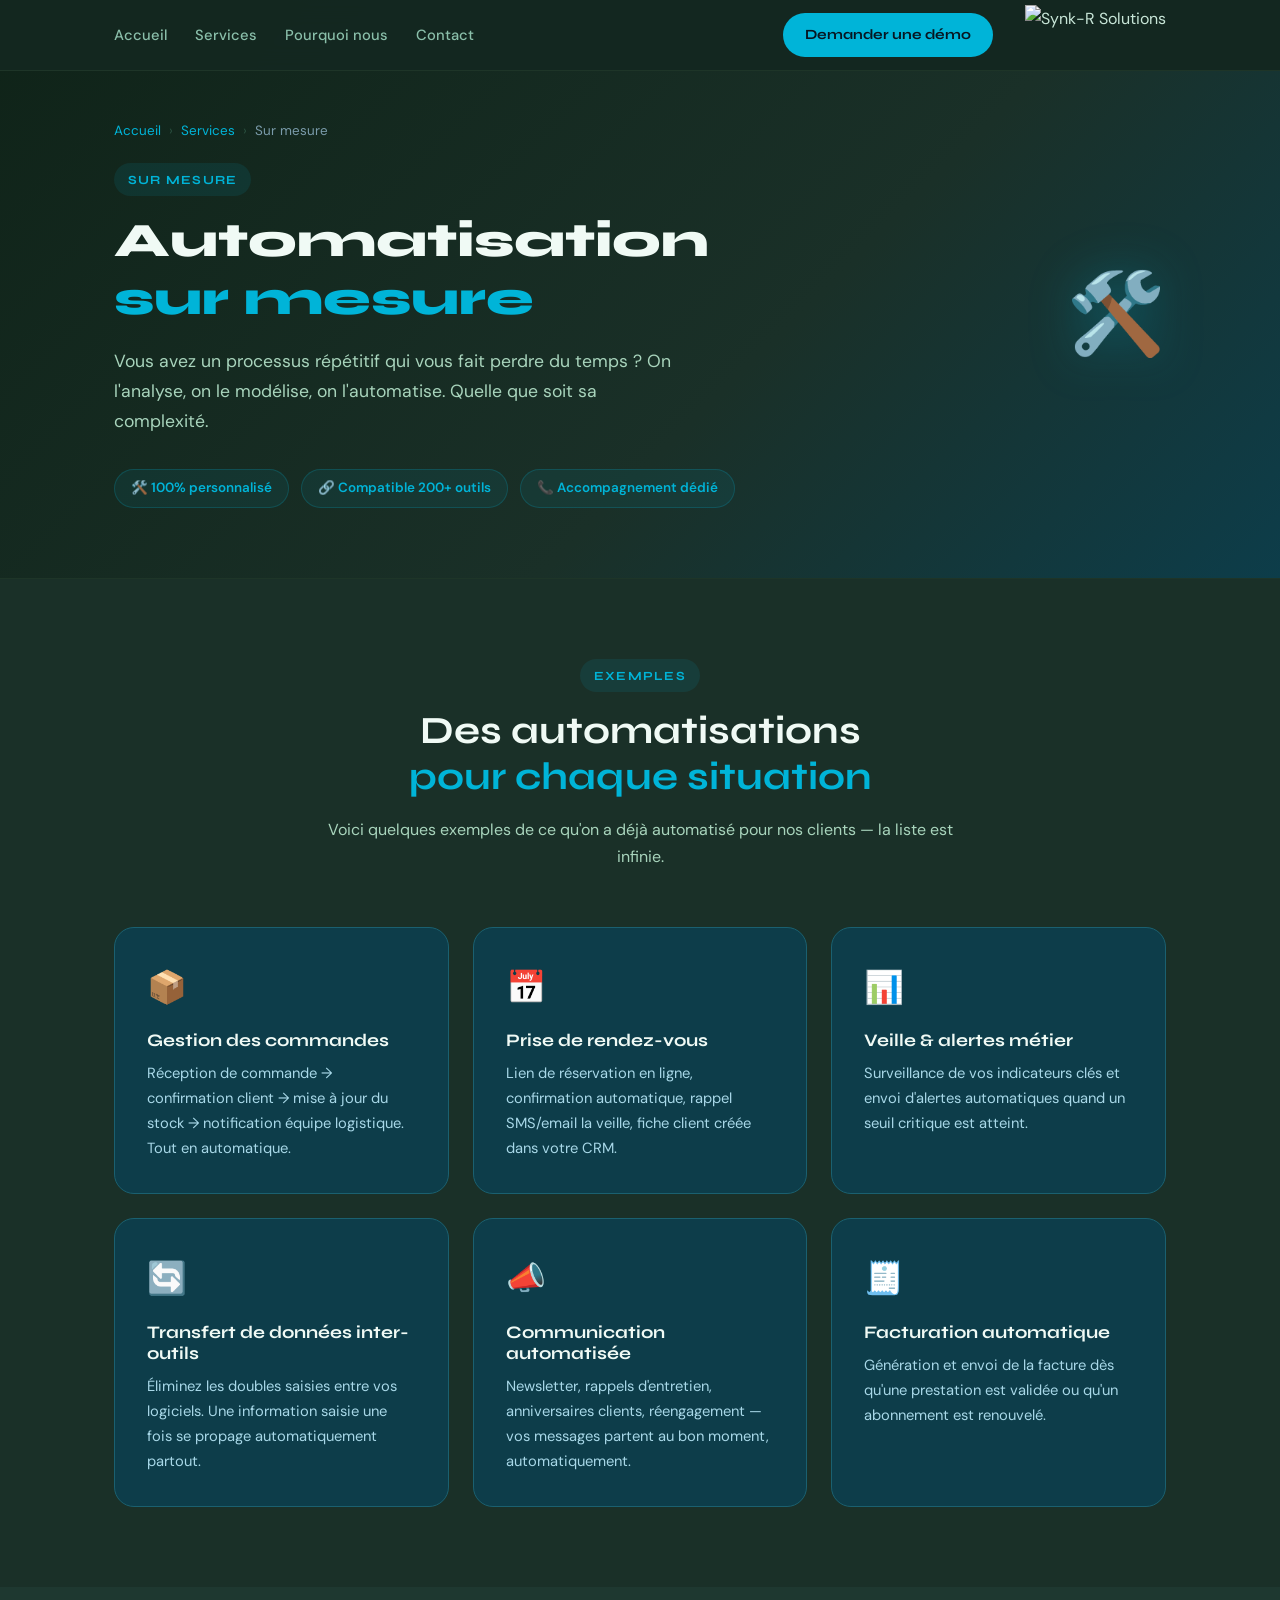
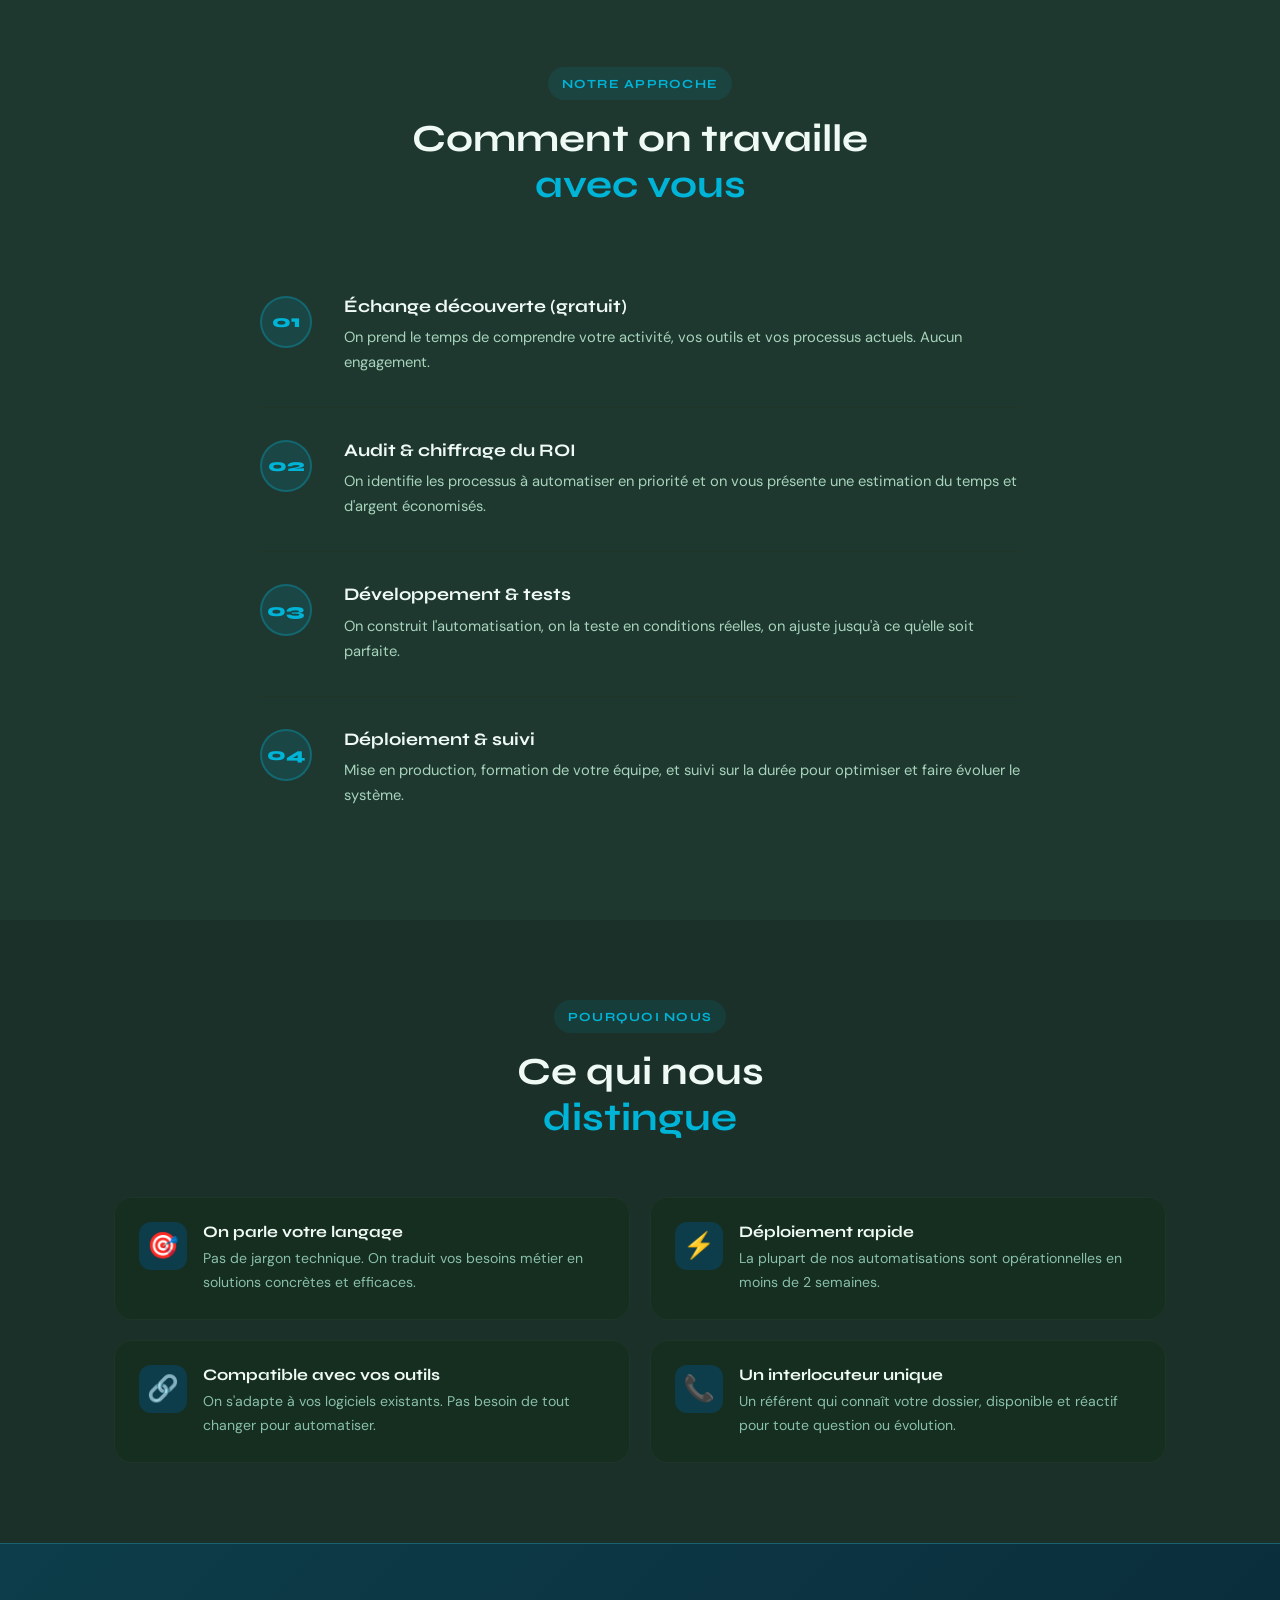
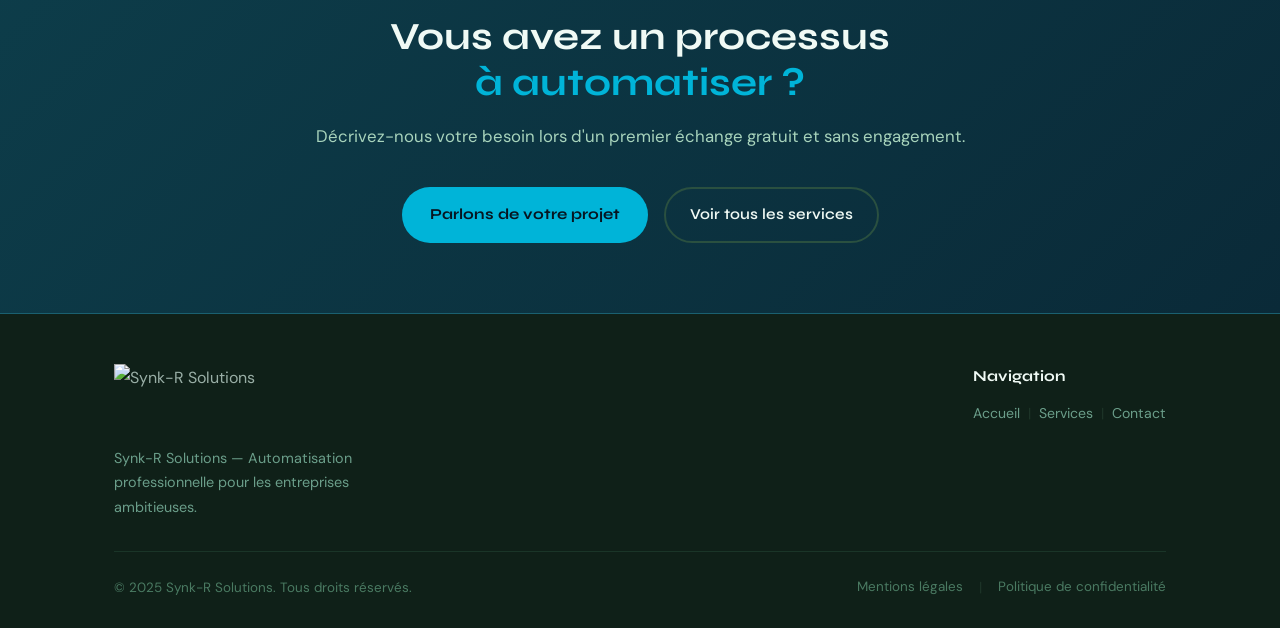
==== service-sur-mesure.html @ 5730d5bd "Nouvelles Pages" ====
<!DOCTYPE html>
<html lang="fr">
<head>
  <meta charset="UTF-8" />
  <meta name="viewport" content="width=device-width, initial-scale=1.0" />
  <title>Automatisation sur mesure — Synk-R Solutions</title>
  <link rel="preconnect" href="https://fonts.googleapis.com" />
  <link href="https://fonts.googleapis.com/css2?family=Syne:wght@400;600;700;800&family=DM+Sans:opsz,wght@9..40,300;9..40,400;9..40,500&display=swap" rel="stylesheet" />
  <link rel="stylesheet" href="service-page.css" />
</head>
<body>

  <nav id="navbar">
    <div class="nav-inner">
      <ul class="nav-links">
        <li><a href="index.html#accueil">Accueil</a></li>
        <li><a href="index.html#services">Services</a></li>
        <li><a href="index.html#pourquoi">Pourquoi nous</a></li>
        <li><a href="index.html#contact">Contact</a></li>
      </ul>
      <a href="index.html#contact" class="btn-nav">Demander une démo</a>
      <a href="index.html" class="logo logo-nav"><img src="logo_v2.png" alt="Synk-R Solutions" /></a>
    </div>
  </nav>

  <section class="service-hero">
    <div class="container">
      <div class="service-hero-inner">
        <div>
          <div class="breadcrumb">
            <a href="index.html">Accueil</a><span>›</span>
            <a href="index.html#services">Services</a><span>›</span>
            Sur mesure
          </div>
          <div class="section-tag">Sur mesure</div>
          <h1>Automatisation<br /><em>sur mesure</em></h1>
          <p>Vous avez un processus répétitif qui vous fait perdre du temps ? On l'analyse, on le modélise, on l'automatise. Quelle que soit sa complexité.</p>
          <div class="hero-badges">
            <span class="hero-badge-item">🛠️ 100% personnalisé</span>
            <span class="hero-badge-item">🔗 Compatible 200+ outils</span>
            <span class="hero-badge-item">📞 Accompagnement dédié</span>
          </div>
        </div>
        <div class="service-hero-icon">🛠️</div>
      </div>
    </div>
  </section>

  <section>
    <div class="container">
      <div class="section-header">
        <div class="section-tag">Exemples</div>
        <h2>Des automatisations<br /><em>pour chaque situation</em></h2>
        <p>Voici quelques exemples de ce qu'on a déjà automatisé pour nos clients — la liste est infinie.</p>
      </div>
      <div class="features-grid">
        <div class="feature-card">
          <div class="feature-icon">📦</div>
          <h3>Gestion des commandes</h3>
          <p>Réception de commande → confirmation client → mise à jour du stock → notification équipe logistique. Tout en automatique.</p>
        </div>
        <div class="feature-card">
          <div class="feature-icon">📅</div>
          <h3>Prise de rendez-vous</h3>
          <p>Lien de réservation en ligne, confirmation automatique, rappel SMS/email la veille, fiche client créée dans votre CRM.</p>
        </div>
        <div class="feature-card">
          <div class="feature-icon">📊</div>
          <h3>Veille & alertes métier</h3>
          <p>Surveillance de vos indicateurs clés et envoi d'alertes automatiques quand un seuil critique est atteint.</p>
        </div>
        <div class="feature-card">
          <div class="feature-icon">🔄</div>
          <h3>Transfert de données inter-outils</h3>
          <p>Éliminez les doubles saisies entre vos logiciels. Une information saisie une fois se propage automatiquement partout.</p>
        </div>
        <div class="feature-card">
          <div class="feature-icon">📣</div>
          <h3>Communication automatisée</h3>
          <p>Newsletter, rappels d'entretien, anniversaires clients, réengagement — vos messages partent au bon moment, automatiquement.</p>
        </div>
        <div class="feature-card">
          <div class="feature-icon">🧾</div>
          <h3>Facturation automatique</h3>
          <p>Génération et envoi de la facture dès qu'une prestation est validée ou qu'un abonnement est renouvelé.</p>
        </div>
      </div>
    </div>
  </section>

  <section class="section-alt">
    <div class="container">
      <div class="section-header">
        <div class="section-tag">Notre approche</div>
        <h2>Comment on travaille<br /><em>avec vous</em></h2>
      </div>
      <div class="steps-list">
        <div class="step-item">
          <div class="step-num-circle">01</div>
          <div class="step-content">
            <h3>Échange découverte (gratuit)</h3>
            <p>On prend le temps de comprendre votre activité, vos outils et vos processus actuels. Aucun engagement.</p>
          </div>
        </div>
        <div class="step-item">
          <div class="step-num-circle">02</div>
          <div class="step-content">
            <h3>Audit & chiffrage du ROI</h3>
            <p>On identifie les processus à automatiser en priorité et on vous présente une estimation du temps et d'argent économisés.</p>
          </div>
        </div>
        <div class="step-item">
          <div class="step-num-circle">03</div>
          <div class="step-content">
            <h3>Développement & tests</h3>
            <p>On construit l'automatisation, on la teste en conditions réelles, on ajuste jusqu'à ce qu'elle soit parfaite.</p>
          </div>
        </div>
        <div class="step-item">
          <div class="step-num-circle">04</div>
          <div class="step-content">
            <h3>Déploiement & suivi</h3>
            <p>Mise en production, formation de votre équipe, et suivi sur la durée pour optimiser et faire évoluer le système.</p>
          </div>
        </div>
      </div>
    </div>
  </section>

  <section>
    <div class="container">
      <div class="section-header">
        <div class="section-tag">Pourquoi nous</div>
        <h2>Ce qui nous<br /><em>distingue</em></h2>
      </div>
      <div class="benefits-grid">
        <div class="benefit-item">
          <div class="benefit-icon">🎯</div>
          <div>
            <h4>On parle votre langage</h4>
            <p>Pas de jargon technique. On traduit vos besoins métier en solutions concrètes et efficaces.</p>
          </div>
        </div>
        <div class="benefit-item">
          <div class="benefit-icon">⚡</div>
          <div>
            <h4>Déploiement rapide</h4>
            <p>La plupart de nos automatisations sont opérationnelles en moins de 2 semaines.</p>
          </div>
        </div>
        <div class="benefit-item">
          <div class="benefit-icon">🔗</div>
          <div>
            <h4>Compatible avec vos outils</h4>
            <p>On s'adapte à vos logiciels existants. Pas besoin de tout changer pour automatiser.</p>
          </div>
        </div>
        <div class="benefit-item">
          <div class="benefit-icon">📞</div>
          <div>
            <h4>Un interlocuteur unique</h4>
            <p>Un référent qui connaît votre dossier, disponible et réactif pour toute question ou évolution.</p>
          </div>
        </div>
      </div>
    </div>
  </section>

  <section class="cta-band">
    <div class="container">
      <h2>Vous avez un processus<br /><em>à automatiser ?</em></h2>
      <p>Décrivez-nous votre besoin lors d'un premier échange gratuit et sans engagement.</p>
      <div class="cta-buttons">
        <a href="index.html#contact" class="btn-primary">Parlons de votre projet</a>
        <a href="index.html#services" class="btn-ghost">Voir tous les services</a>
      </div>
    </div>
  </section>

  <footer class="footer">
    <div class="container">
      <div class="footer-inner">
        <div class="footer-brand">
          <a href="index.html" class="logo logo-footer"><img src="logo_v2.png" alt="Synk-R Solutions" /></a>
          <p>Synk-R Solutions — Automatisation professionnelle pour les entreprises ambitieuses.</p>
        </div>
        <div class="footer-links">
          <div class="fl-col">
            <strong>Navigation</strong>
            <div class="fl-links-row">
              <a href="index.html#accueil">Accueil</a><span class="fl-sep">|</span>
              <a href="index.html#services">Services</a><span class="fl-sep">|</span>
              <a href="index.html#contact">Contact</a>
            </div>
          </div>
        </div>
      </div>
      <div class="footer-bottom">
        <span>© 2025 Synk-R Solutions. Tous droits réservés.</span>
        <div class="footer-legal">
          <a href="#">Mentions légales</a><span class="fl-sep">|</span>
          <a href="#">Politique de confidentialité</a>
        </div>
      </div>
    </div>
  </footer>

</body>
</html>
---- service-page.css ----
/* ============================================================
   SYNK-R SOLUTIONS — Pages de service
   ============================================================ */

:root {
  --navy:    #1A3028;
  --navy-2:  #1E3830;
  --slate:   #152E20;
  --accent:  #00B4D8;
  --accent-2:#0090B0;
  --green:   #1A7A4A;
  --light:   #F4F7F6;
  --muted:   #7A9BAA;
  --border:  #1E3528;
  --white:   #F0FAF5;
  --text:    #C8E6D8;
  --text-sm: #8ABFAA;
  --success: #2DD98A;
  --radius:  12px;
  --radius-lg: 20px;
  --shadow:  0 4px 24px rgba(0,0,0,.3);
  --shadow-md: 0 8px 40px rgba(0,0,0,.4);
  --transition: 0.25s ease;
}

*, *::before, *::after { box-sizing: border-box; margin: 0; padding: 0; }
html { scroll-behavior: smooth; }

body {
  font-family: 'DM Sans', sans-serif;
  font-size: 16px;
  line-height: 1.7;
  color: var(--text);
  background: #1A3028;
  -webkit-font-smoothing: antialiased;
}

h1, h2, h3, h4 {
  font-family: 'Syne', sans-serif;
  line-height: 1.2;
  color: var(--white);
}

a { text-decoration: none; color: inherit; }
ul { list-style: none; }

.container {
  max-width: 1100px;
  margin: 0 auto;
  padding: 0 24px;
}

/* ── NAVBAR ── */
#navbar {
  position: fixed;
  top: 0; left: 0; right: 0;
  z-index: 100;
  background: rgba(20,40,32,.97);
  backdrop-filter: blur(12px);
  border-bottom: 1px solid #1E3528;
}
.nav-inner {
  max-width: 1100px;
  margin: 0 auto;
  padding: 0 24px;
  height: 70px;
  display: flex;
  align-items: center;
  gap: 32px;
}
.nav-links {
  display: flex;
  gap: 28px;
  margin-right: auto;
}
.nav-links a {
  font-size: .92rem;
  font-weight: 500;
  color: #8ABFAA;
  transition: color var(--transition);
}
.nav-links a:hover { color: var(--accent); }
.logo-nav img {
  height: 60px;
  width: auto;
  display: block;
}
.btn-nav {
  background: #00B4D8;
  color: #071520;
  font-family: 'Syne', sans-serif;
  font-weight: 700;
  font-size: .88rem;
  padding: 10px 22px;
  border-radius: 50px;
  white-space: nowrap;
  transition: background var(--transition);
}
.btn-nav:hover { background: #00D4FF; }

/* ── HERO SERVICE ── */
.service-hero {
  padding: 120px 0 70px;
  background: linear-gradient(135deg, #0F2318 0%, #1A3028 60%, #0D3D4A 100%);
  border-bottom: 1px solid #1E3528;
}
.service-hero-inner {
  display: grid;
  grid-template-columns: 1fr auto;
  align-items: center;
  gap: 40px;
}
.service-hero-icon {
  font-size: 5rem;
  line-height: 1;
  filter: drop-shadow(0 0 24px rgba(0,180,216,.3));
}
.breadcrumb {
  display: flex;
  align-items: center;
  gap: 8px;
  font-size: .84rem;
  color: var(--muted);
  margin-bottom: 20px;
}
.breadcrumb a { color: var(--accent); transition: color var(--transition); }
.breadcrumb a:hover { color: #00D4FF; }
.breadcrumb span { color: #2A5040; }
.section-tag {
  display: inline-block;
  background: rgba(0,180,216,.1);
  color: var(--accent);
  font-family: 'Syne', sans-serif;
  font-weight: 700;
  font-size: .78rem;
  letter-spacing: .1em;
  text-transform: uppercase;
  padding: 6px 14px;
  border-radius: 100px;
  margin-bottom: 16px;
}
.service-hero h1 {
  font-size: clamp(2rem, 4vw, 3rem);
  font-weight: 800;
  margin-bottom: 20px;
}
.service-hero h1 em {
  font-style: normal;
  color: var(--accent);
}
.service-hero p {
  font-size: 1.1rem;
  color: #A8D4BC;
  max-width: 580px;
  margin-bottom: 32px;
}
.hero-badges {
  display: flex;
  gap: 12px;
  flex-wrap: wrap;
}
.hero-badge-item {
  background: rgba(0,180,216,.08);
  border: 1px solid rgba(0,180,216,.2);
  color: var(--accent);
  font-size: .84rem;
  font-weight: 600;
  padding: 7px 16px;
  border-radius: 100px;
}

/* ── BUTTONS ── */
.btn-primary {
  display: inline-flex;
  align-items: center;
  gap: 8px;
  background: var(--accent);
  color: #071520;
  font-family: 'Syne', sans-serif;
  font-weight: 700;
  font-size: .95rem;
  padding: 13px 28px;
  border-radius: 50px;
  border: none;
  cursor: pointer;
  transition: background var(--transition), transform var(--transition);
}
.btn-primary:hover {
  background: #00D4FF;
  transform: translateY(-2px);
}
.btn-ghost {
  display: inline-flex;
  align-items: center;
  gap: 8px;
  color: var(--white);
  font-family: 'Syne', sans-serif;
  font-weight: 600;
  font-size: .95rem;
  padding: 13px 24px;
  border-radius: 50px;
  border: 2px solid #2A5040;
  background: transparent;
  cursor: pointer;
  transition: border-color var(--transition), color var(--transition);
}
.btn-ghost:hover { border-color: var(--accent); color: var(--accent); }

/* ── SECTIONS ── */
.section-alt { background: #1E3830; }
.section-dark { background: #0F2318; }

section { padding: 80px 0; }

.section-header {
  text-align: center;
  max-width: 640px;
  margin: 0 auto 56px;
}
.section-header h2 { font-size: clamp(1.8rem, 3vw, 2.4rem); margin-bottom: 16px; }
.section-header h2 em { font-style: normal; color: var(--accent); }
.section-header p { color: #A8D4BC; }

/* ── FEATURES GRID ── */
.features-grid {
  display: grid;
  grid-template-columns: repeat(3, 1fr);
  gap: 24px;
}
.feature-card {
  background: #0D3D4A;
  border: 1px solid #1A6070;
  border-radius: 20px;
  padding: 32px;
  transition: transform var(--transition), box-shadow var(--transition);
}
.feature-card:hover {
  transform: translateY(-4px);
  box-shadow: 0 8px 32px rgba(0,180,216,.15);
}
.feature-icon { font-size: 2rem; margin-bottom: 16px; }
.feature-card h3 { font-size: 1.1rem; margin-bottom: 10px; color: var(--white); }
.feature-card p { font-size: .92rem; color: #A8D8E8; }

/* ── HOW IT WORKS ── */
.steps-list {
  display: flex;
  flex-direction: column;
  gap: 0;
  max-width: 760px;
  margin: 0 auto;
}
.step-item {
  display: grid;
  grid-template-columns: 60px 1fr;
  gap: 24px;
  align-items: flex-start;
  padding: 32px 0;
  border-bottom: 1px solid #1E3528;
  position: relative;
}
.step-item:last-child { border-bottom: none; }
.step-num-circle {
  width: 52px;
  height: 52px;
  background: rgba(0,180,216,.12);
  border: 2px solid rgba(0,180,216,.3);
  border-radius: 50%;
  display: flex;
  align-items: center;
  justify-content: center;
  font-family: 'Syne', sans-serif;
  font-weight: 800;
  font-size: 1.1rem;
  color: var(--accent);
  flex-shrink: 0;
}
.step-content h3 { font-size: 1.1rem; margin-bottom: 8px; color: var(--white); }
.step-content p { font-size: .92rem; color: #A8D4BC; }

/* ── BENEFITS ── */
.benefits-grid {
  display: grid;
  grid-template-columns: repeat(2, 1fr);
  gap: 20px;
}
.benefit-item {
  display: flex;
  gap: 16px;
  align-items: flex-start;
  background: #152E20;
  border: 1px solid #1E3528;
  border-radius: 18px;
  padding: 24px;
}
.benefit-icon {
  font-size: 1.6rem;
  width: 48px;
  height: 48px;
  background: #0D3D4A;
  border-radius: 12px;
  display: flex;
  align-items: center;
  justify-content: center;
  flex-shrink: 0;
}
.benefit-item h4 { font-size: 1rem; margin-bottom: 6px; color: var(--white); }
.benefit-item p { font-size: .88rem; color: #8ABFAA; }

/* ── CTA BAND ── */
.cta-band {
  background: linear-gradient(135deg, #0D3D4A, #0A2A38);
  border-top: 1px solid #1A6070;
  border-bottom: 1px solid #1A6070;
  padding: 70px 0;
  text-align: center;
}
.cta-band h2 { font-size: clamp(1.8rem, 3vw, 2.4rem); margin-bottom: 16px; }
.cta-band h2 em { font-style: normal; color: var(--accent); }
.cta-band p { color: #A8D4BC; margin-bottom: 36px; font-size: 1.05rem; }
.cta-buttons { display: flex; gap: 16px; justify-content: center; flex-wrap: wrap; }

/* ── FOOTER ── */
.footer {
  background: #0F2018;
  color: rgba(212,235,226,.7);
  padding: 50px 0 28px;
}
.footer-inner {
  display: grid;
  grid-template-columns: 1fr auto;
  gap: 60px;
  margin-bottom: 32px;
}
.footer-brand p { font-size: .9rem; color: #6B9E8A; max-width: 260px; }
.logo-footer img { height: 70px; width: auto; display: block; margin-bottom: 12px; }
.footer-links { display: flex; gap: 48px; }
.fl-col { display: flex; flex-direction: column; gap: 8px; }
.fl-col strong { color: var(--white); font-family: 'Syne', sans-serif; font-size: .95rem; margin-bottom: 4px; }
.fl-links-row { display: flex; flex-wrap: wrap; align-items: center; gap: 8px; }
.fl-links-row a { font-size: .88rem; color: #6B9E8A; transition: color var(--transition); }
.fl-links-row a:hover { color: var(--accent); }
.fl-sep { color: #1E3528; font-size: .88rem; }
.footer-bottom {
  display: flex;
  justify-content: space-between;
  align-items: center;
  padding-top: 24px;
  border-top: 1px solid #1A3528;
  font-size: .84rem;
  color: #4A7A62;
}
.footer-legal { display: flex; gap: 16px; }
.footer-legal a { color: #4A7A62; transition: color var(--transition); }
.footer-legal a:hover { color: var(--accent); }

/* ── RESPONSIVE ── */
@media (max-width: 900px) {
  .features-grid { grid-template-columns: repeat(2, 1fr); }
  .service-hero-inner { grid-template-columns: 1fr; }
  .service-hero-icon { display: none; }
  .footer-inner { grid-template-columns: 1fr; gap: 32px; }
  .footer-links { flex-direction: column; gap: 20px; }
}
@media (max-width: 600px) {
  .features-grid { grid-template-columns: 1fr; }
  .benefits-grid { grid-template-columns: 1fr; }
  .nav-links { display: none; }
  .footer-bottom { flex-direction: column; gap: 10px; text-align: center; }
}
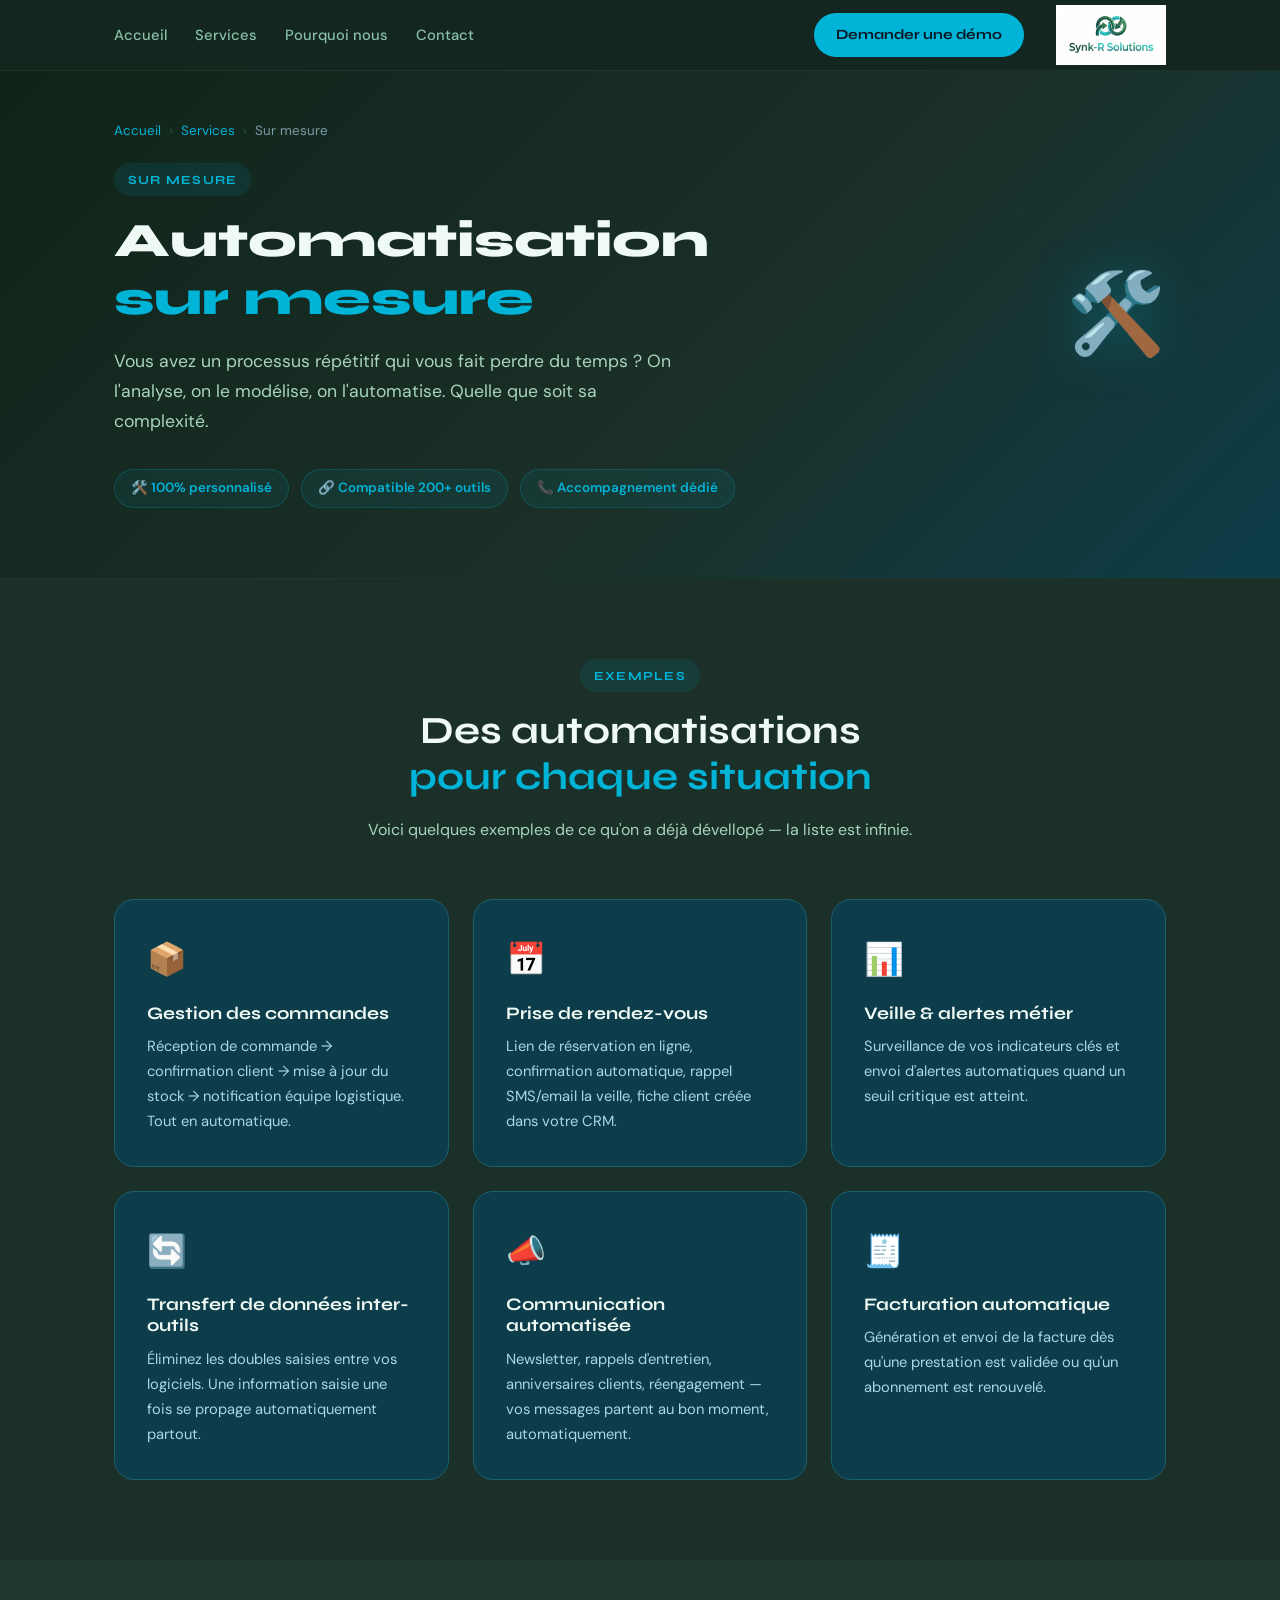
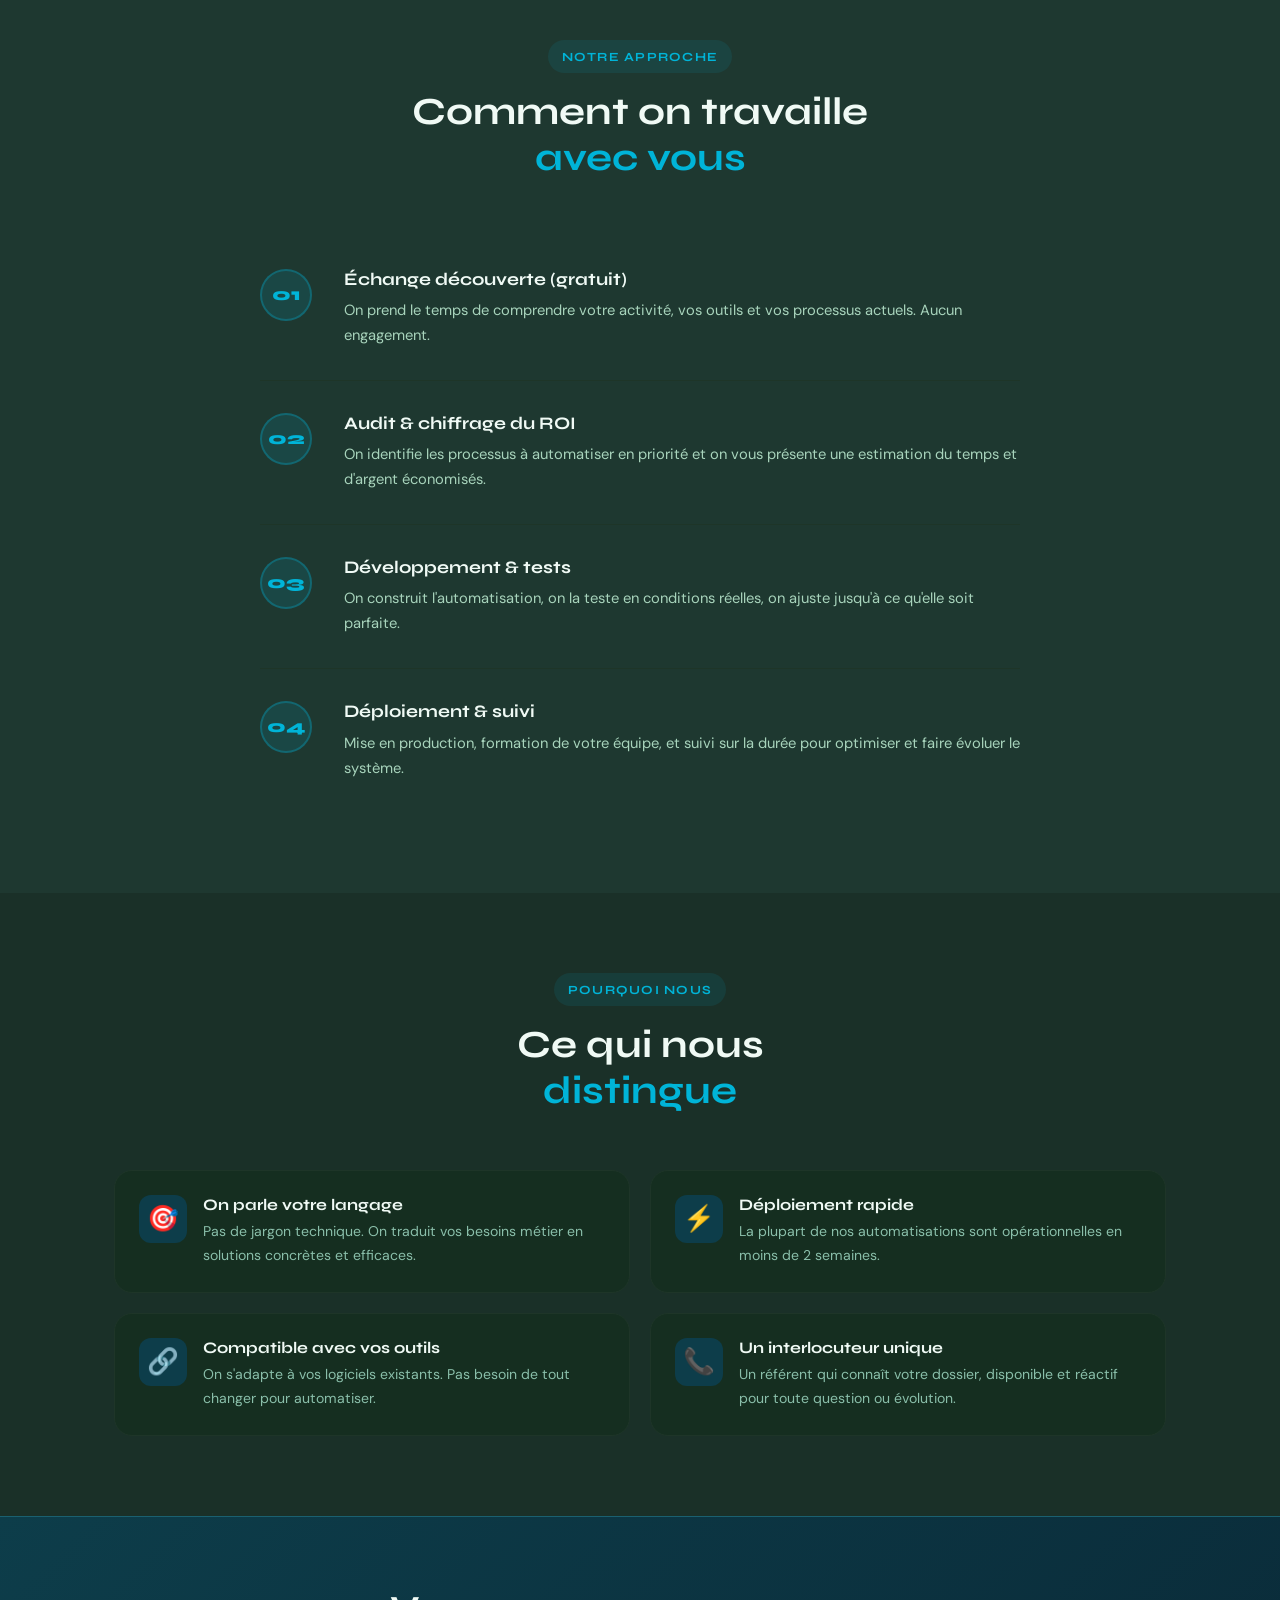
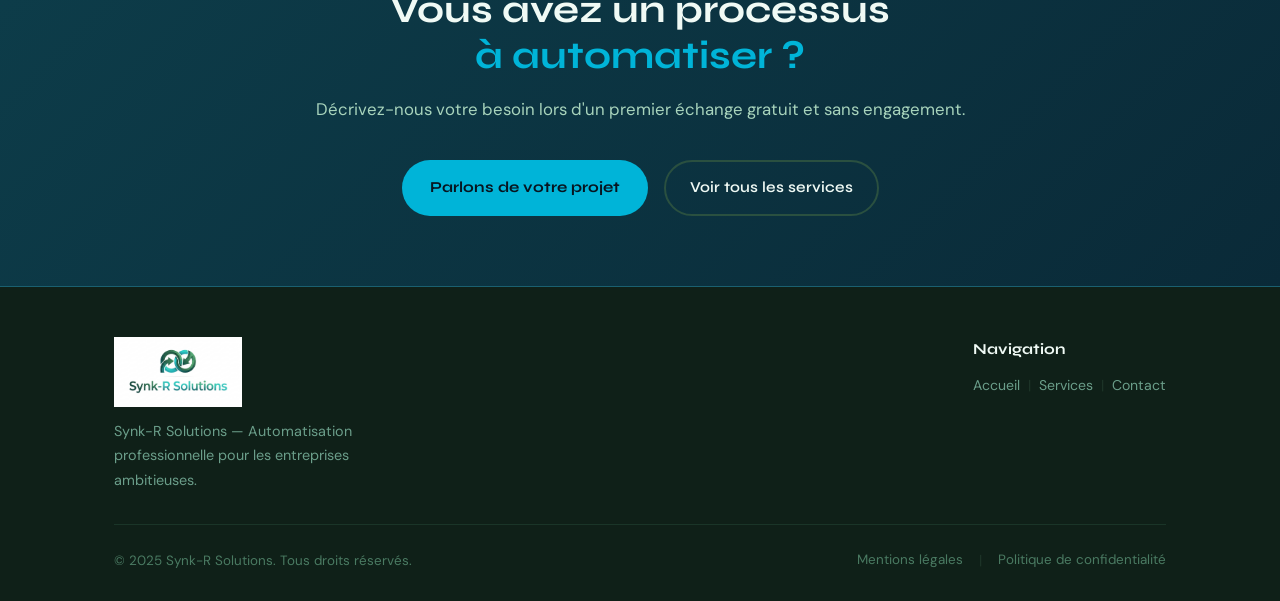
==== commit a4c4a661: "modif page sur mesure" ====
--- a/service-sur-mesure.html
+++ b/service-sur-mesure.html
@@ -51,7 +51,7 @@
       <div class="section-header">
         <div class="section-tag">Exemples</div>
         <h2>Des automatisations<br /><em>pour chaque situation</em></h2>
-        <p>Voici quelques exemples de ce qu'on a déjà automatisé pour nos clients — la liste est infinie.</p>
+        <p>Voici quelques exemples de ce qu'on a déjà dévellopé — la liste est infinie.</p>
       </div>
       <div class="features-grid">
         <div class="feature-card">
